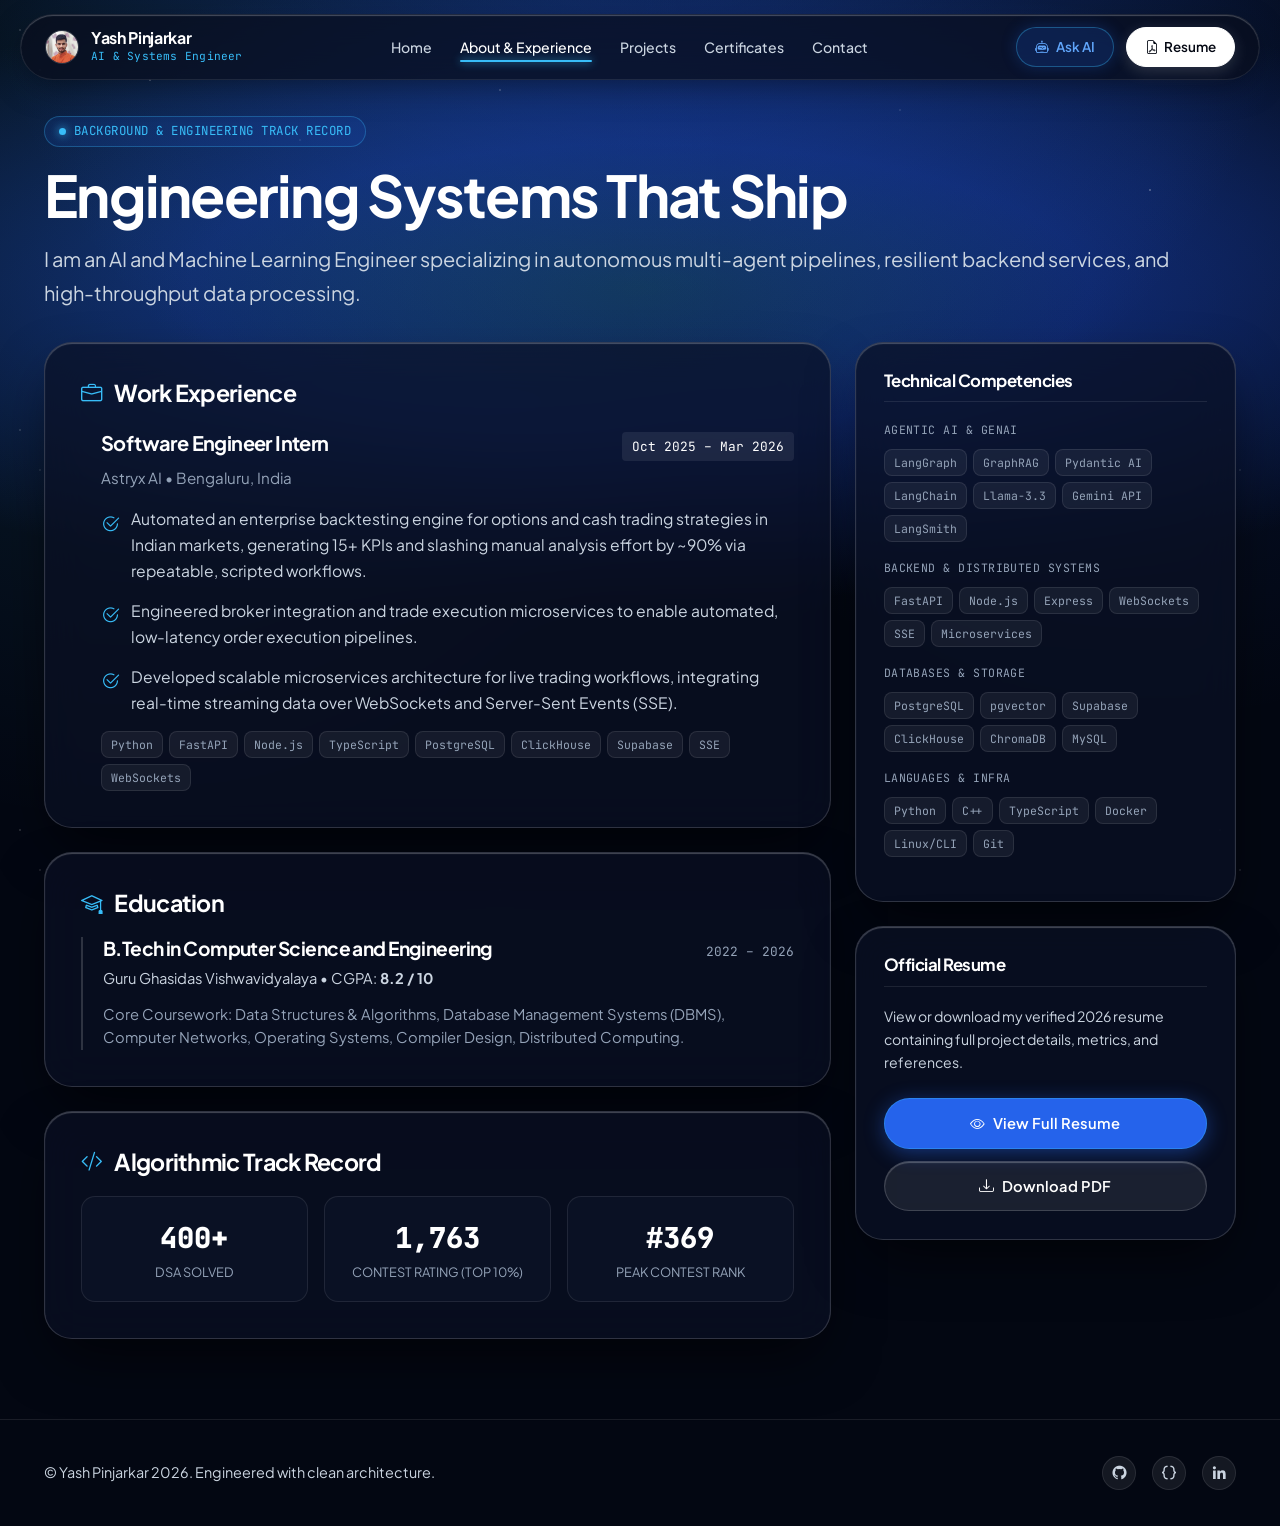
==== about.html @ fd61bc9c "feat: Updated the initial layout, design and colors" ====
<!DOCTYPE html>
<html lang="en">

<head>
  <meta charset="utf-8">
  <meta content="width=device-width, initial-scale=1.0" name="viewport">
  <title>About & Experience — Yash Pinjarkar</title>
  <meta name="description" content="Professional background, production experience at Astryx AI, technical skills, and education of Yash Pinjarkar.">

  <!-- Favicons -->
  <link href="assets/img/favicon.png" rel="icon">
  <link href="assets/img/apple-touch-icon.png" rel="apple-touch-icon">

  <!-- Vendor CSS Files -->
  <link href="assets/vendor/bootstrap/css/bootstrap.min.css" rel="stylesheet">
  <link href="assets/vendor/bootstrap-icons/bootstrap-icons.css" rel="stylesheet">
  <link href="assets/vendor/boxicons/css/boxicons.min.css" rel="stylesheet">

  <!-- Core Styles -->
  <link href="assets/css/design-system.css" rel="stylesheet">
</head>

<body class="site-modern">
  <div class="bg-ambient"></div>

  <!-- ======= Modern Header Navigation ======= -->
  <nav class="site-nav">
    <div class="site-nav-container">
      <a href="index.html" class="site-logo">
        <img src="assets/img/profile-img.jpg" alt="Yash Pinjarkar" class="site-logo-avatar">
        <div class="site-logo-text">
          <span class="site-logo-name">Yash Pinjarkar</span>
          <span class="site-logo-role">AI & Systems Engineer</span>
        </div>
      </a>

      <ul class="site-nav-links">
        <li><a href="index.html" class="site-nav-link">Home</a></li>
        <li><a href="about.html" class="site-nav-link active">About & Experience</a></li>
        <li><a href="projects.html" class="site-nav-link">Projects</a></li>
        <li><a href="certificates.html" class="site-nav-link">Certificates</a></li>
        <li><a href="contact.html" class="site-nav-link">Contact</a></li>
      </ul>

      <div class="site-nav-actions">
        <button id="chatbot-btn" class="btn-ai-chat" aria-label="Open AI Assistant">
          <i class="bi bi-robot"></i> <span>Ask AI</span>
        </button>
        <a href="Resume-Y1.pdf" target="_blank" rel="noopener noreferrer" class="btn-resume-nav">
          <i class="bi bi-file-earmark-pdf"></i> Resume
        </a>
        <button class="site-nav-mobile-toggle" aria-label="Toggle Navigation Menu">
          <i class="bi bi-list"></i>
        </button>
      </div>
    </div>
  </nav>

  <!-- Mobile Drawer -->
  <div class="mobile-nav-drawer">
    <a href="index.html" class="mobile-nav-link">Home</a>
    <a href="about.html" class="mobile-nav-link active">About & Experience</a>
    <a href="projects.html" class="mobile-nav-link">Projects</a>
    <a href="certificates.html" class="mobile-nav-link">Certificates</a>
    <a href="contact.html" class="mobile-nav-link">Contact</a>
    <div style="margin-top: 16px;">
      <a href="Resume-Y1.pdf" target="_blank" class="btn-primary-action" style="width: 100%;">
        <i class="bi bi-download"></i> Resume
      </a>
    </div>
  </div>

  <!-- ======= Main Content Area ======= -->
  <main class="site-main">
    <div class="site-container">
      
      <header class="page-header">
        <div class="page-badge">
          <span class="pulse-dot"></span>
          <span>Background & Engineering Track Record</span>
        </div>
        <h1 class="page-title">Engineering Systems That Ship</h1>
        <p class="page-description">
          I am an AI and Machine Learning Engineer specializing in autonomous multi-agent pipelines, resilient backend services, and high-throughput data processing.
        </p>
      </header>

      <div class="row g-4">
        <!-- Left: Story & Experience -->
        <div class="col-lg-8">
          
          <!-- Experience Card -->
          <section class="detail-section mb-4">
            <h2 class="detail-section-title">
              <i class="bi bi-briefcase"></i> Work Experience
            </h2>
            <div style="border-left: 2px solid var(--accent-cyan); padding-left: 20px; margin-top: 24px;">
              <div style="display: flex; justify-content: space-between; align-items: baseline; flex-wrap: wrap; gap: 8px;">
                <h3 style="font-size: 1.25rem; margin: 0; color: var(--text-primary);">Software Engineer Intern</h3>
                <span style="font-family: var(--font-mono); font-size: 0.8rem; color: var(--accent-blue); background: var(--bg-pill); padding: 4px 10px; border-radius: 4px;">Oct 2025 – Mar 2026</span>
              </div>
              <div style="font-size: 0.95rem; color: var(--text-muted); margin: 4px 0 16px 0;">
                Astryx AI &bull; Bengaluru, India
              </div>
              <ul class="detail-features-list">
                <li>
                  <i class="bi bi-check2-circle"></i>
                  <span>Automated an enterprise backtesting engine for options and cash trading strategies in Indian markets, generating 15+ KPIs and slashing manual analysis effort by ~90% via repeatable, scripted workflows.</span>
                </li>
                <li>
                  <i class="bi bi-check2-circle"></i>
                  <span>Engineered broker integration and trade execution microservices to enable automated, low-latency order execution pipelines.</span>
                </li>
                <li>
                  <i class="bi bi-check2-circle"></i>
                  <span>Developed scalable microservices architecture for live trading workflows, integrating real-time streaming data over WebSockets and Server-Sent Events (SSE).</span>
                </li>
              </ul>
              <div style="margin-top: 16px; display: flex; flex-wrap: wrap; gap: 6px;">
                <span class="tech-tag">Python</span>
                <span class="tech-tag">FastAPI</span>
                <span class="tech-tag">Node.js</span>
                <span class="tech-tag">TypeScript</span>
                <span class="tech-tag">PostgreSQL</span>
                <span class="tech-tag">ClickHouse</span>
                <span class="tech-tag">Supabase</span>
                <span class="tech-tag">SSE</span>
                <span class="tech-tag">WebSockets</span>
              </div>
            </div>
          </section>

          <!-- Education & Academics -->
          <section class="detail-section mb-4">
            <h2 class="detail-section-title">
              <i class="bi bi-mortarboard"></i> Education
            </h2>
            <div style="border-left: 2px solid var(--border-glass); padding-left: 20px; margin-top: 20px;">
              <div style="display: flex; justify-content: space-between; align-items: baseline; flex-wrap: wrap; gap: 8px;">
                <h3 style="font-size: 1.2rem; margin: 0; color: var(--text-primary);">B.Tech in Computer Science and Engineering</h3>
                <span style="font-family: var(--font-mono); font-size: 0.8rem; color: var(--text-muted);">2022 – 2026</span>
              </div>
              <div style="font-size: 0.92rem; color: var(--text-secondary); margin: 4px 0 12px 0;">
                Guru Ghasidas Vishwavidyalaya &bull; CGPA: <strong>8.2 / 10</strong>
              </div>
              <p style="font-size: 0.92rem; color: var(--text-muted); line-height: 1.6; margin: 0;">
                Core Coursework: Data Structures & Algorithms, Database Management Systems (DBMS), Computer Networks, Operating Systems, Compiler Design, Distributed Computing.
              </p>
            </div>
          </section>

          <!-- Problem Solving & Competitive Programming -->
          <section class="detail-section">
            <h2 class="detail-section-title">
              <i class="bi bi-code-slash"></i> Algorithmic Track Record
            </h2>
            <div class="row g-3">
              <div class="col-md-4">
                <div style="background: var(--bg-surface); padding: 18px; border-radius: var(--radius-md); border: 1px solid var(--border-subtle); text-align: center;">
                  <div style="font-size: 1.8rem; font-weight: 800; color: var(--accent-cyan); font-family: var(--font-mono);">400+</div>
                  <div style="font-size: 0.8rem; color: var(--text-muted); text-transform: uppercase;">DSA Solved</div>
                </div>
              </div>
              <div class="col-md-4">
                <div style="background: var(--bg-surface); padding: 18px; border-radius: var(--radius-md); border: 1px solid var(--border-subtle); text-align: center;">
                  <div style="font-size: 1.8rem; font-weight: 800; color: var(--accent-blue); font-family: var(--font-mono);">1,763</div>
                  <div style="font-size: 0.8rem; color: var(--text-muted); text-transform: uppercase;">Contest Rating (Top 10%)</div>
                </div>
              </div>
              <div class="col-md-4">
                <div style="background: var(--bg-surface); padding: 18px; border-radius: var(--radius-md); border: 1px solid var(--border-subtle); text-align: center;">
                  <div style="font-size: 1.8rem; font-weight: 800; color: var(--accent-emerald); font-family: var(--font-mono);">#369</div>
                  <div style="font-size: 0.8rem; color: var(--text-muted); text-transform: uppercase;">Peak Contest Rank</div>
                </div>
              </div>
            </div>
          </section>

        </div>

        <!-- Right: Technical Skills & Resume -->
        <div class="col-lg-4">
          
          <div class="sidebar-card mb-4">
            <h3 class="sidebar-title">Technical Competencies</h3>

            <div class="spec-item">
              <span class="spec-label">Agentic AI & GenAI</span>
              <div style="display: flex; flex-wrap: wrap; gap: 6px; margin-top: 6px;">
                <span class="tech-tag">LangGraph</span>
                <span class="tech-tag">GraphRAG</span>
                <span class="tech-tag">Pydantic AI</span>
                <span class="tech-tag">LangChain</span>
                <span class="tech-tag">Llama-3.3</span>
                <span class="tech-tag">Gemini API</span>
                <span class="tech-tag">LangSmith</span>
              </div>
            </div>

            <div class="spec-item" style="margin-top: 16px;">
              <span class="spec-label">Backend & Distributed Systems</span>
              <div style="display: flex; flex-wrap: wrap; gap: 6px; margin-top: 6px;">
                <span class="tech-tag">FastAPI</span>
                <span class="tech-tag">Node.js</span>
                <span class="tech-tag">Express</span>
                <span class="tech-tag">WebSockets</span>
                <span class="tech-tag">SSE</span>
                <span class="tech-tag">Microservices</span>
              </div>
            </div>

            <div class="spec-item" style="margin-top: 16px;">
              <span class="spec-label">Databases & Storage</span>
              <div style="display: flex; flex-wrap: wrap; gap: 6px; margin-top: 6px;">
                <span class="tech-tag">PostgreSQL</span>
                <span class="tech-tag">pgvector</span>
                <span class="tech-tag">Supabase</span>
                <span class="tech-tag">ClickHouse</span>
                <span class="tech-tag">ChromaDB</span>
                <span class="tech-tag">MySQL</span>
              </div>
            </div>

            <div class="spec-item" style="margin-top: 16px;">
              <span class="spec-label">Languages & Infra</span>
              <div style="display: flex; flex-wrap: wrap; gap: 6px; margin-top: 6px;">
                <span class="tech-tag">Python</span>
                <span class="tech-tag">C++</span>
                <span class="tech-tag">TypeScript</span>
                <span class="tech-tag">Docker</span>
                <span class="tech-tag">Linux/CLI</span>
                <span class="tech-tag">Git</span>
              </div>
            </div>
          </div>

          <!-- Resume Embed -->
          <div class="sidebar-card">
            <h3 class="sidebar-title">Official Resume</h3>
            <p style="font-size: 0.88rem; color: var(--text-secondary); margin-bottom: 16px;">
              View or download my verified 2026 resume containing full project details, metrics, and references.
            </p>
            <div class="sidebar-buttons">
              <a href="Resume-Y1.pdf" target="_blank" rel="noopener noreferrer" class="btn-primary-action">
                <i class="bi bi-eye"></i> View Full Resume
              </a>
              <a href="Resume-Y1.pdf" download="Yash_Pinjarkar_Resume.pdf" class="btn-secondary-action">
                <i class="bi bi-download"></i> Download PDF
              </a>
            </div>
          </div>

        </div>
      </div>

    </div>
  </main>

  <!-- ======= Footer ======= -->
  <footer style="border-top: 1px solid var(--border-subtle); padding: 36px 0; background: var(--bg-deep);">
    <div class="site-container" style="display: flex; flex-wrap: wrap; justify-content: space-between; align-items: center; gap: 20px;">
      <div>
        <p style="margin: 0; color: var(--text-secondary); font-size: 0.9rem;">
          &copy; <span id="copyright-year">Yash Pinjarkar</span>. Engineered with clean architecture.
        </p>
      </div>
      <div style="display: flex; gap: 16px;">
        <a href="https://github.com/yashpinjarkar10/" target="_blank" rel="noopener noreferrer" class="action-icon-link" aria-label="GitHub"><i class="bx bxl-github"></i></a>
        <a href="https://leetcode.com/Yashpinjarkar/" target="_blank" rel="noopener noreferrer" class="action-icon-link" aria-label="LeetCode"><i class="bx bx-code-curly"></i></a>
        <a href="https://www.linkedin.com/in/yash-pinjarkar-b7a61b259" target="_blank" rel="noopener noreferrer" class="action-icon-link" aria-label="LinkedIn"><i class="bx bxl-linkedin"></i></a>
      </div>
    </div>
  </footer>

  <!-- Central AI Persona Dialog / Expanding Capsule -->
  <div id="chatbot-popup" class="ai-capsule-modal">
    <div class="ai-capsule-header">
      <div class="ai-capsule-header-title">
        <span class="pulse-dot"></span>
        <span class="ai-capsule-title-text">Yash's AI Persona</span>
        <span class="ai-capsule-status-pill">● Online</span>
      </div>
      <button id="close-chatbot" class="ai-capsule-close-btn" aria-label="Close AI Dialog">&times;</button>
    </div>

    <div id="chat-box" class="ai-capsule-messages">
      <div class="message bot">
        <strong>Yash:</strong> Have questions about my Astryx AI internship, systems architecture, or technical background? Ask me here!
      </div>
    </div>

    <div class="ai-capsule-dock">
      <div class="ai-capsule-pills">
        <button type="button" class="prompt-tool-pill" data-prompt="What were your key achievements at Astryx AI?">
          <i class="bi bi-briefcase"></i> ◈ Astryx AI
        </button>
        <button type="button" class="prompt-tool-pill" data-prompt="Tell me about your core tech stack and backend systems experience">
          <i class="bi bi-cpu"></i> ⚡ Tech Stack
        </button>
        <button type="button" class="prompt-tool-pill" data-prompt="What is your DSA ranking on LeetCode?">
          <i class="bi bi-code-square"></i> ● 1,763 DSA
        </button>
      </div>

      <form id="ai-capsule-form" class="ai-capsule-input-row" onsubmit="return false;">
        <input 
          id="user-input" 
          type="text" 
          class="ai-capsule-input" 
          placeholder="Ask about my experience, skills, or background..." 
          autocomplete="off"
        />
        <div class="ai-capsule-input-actions">
          <button type="button" id="ai-capsule-mic" class="ai-capsule-mic-btn" title="Voice Input" aria-label="Voice Input">
            <i class="bi bi-mic-fill"></i>
          </button>
          <button type="submit" id="send-button" class="ai-capsule-send-btn" title="Send Query" aria-label="Send Query">
            <i class="bi bi-send-fill"></i>
          </button>
        </div>
      </form>
    </div>
  </div>
  <div id="chatbot-overlay"></div>

  <!-- Scripts -->
  <script type="module">
    import { initSiteLayout } from './assets/js/modules/site-layout.js';
    import { initChatbot, sendMessage } from './assets/js/modules/chatbot.js';

    window.sendMessage = sendMessage;

    initSiteLayout();
    initChatbot();
  </script>
</body>

</html>
---- assets/css/design-system.css ----
/* ==============================================================
   COSMIC AURORA & HIGH-ATMOSPHERE GLASS DESIGN SYSTEM
   Inspired by Luminai AI / Linear Frontier Aesthetics
   - Deep Cosmic Obsidian to Electric Cobalt Aurora Arc
   - Floating Island Navbar & Frosted Prompt Capsule
   - Editorial Italic Title Typography ("powered by AI")
   - Floating Autonomous Agent Cursors
   - Double-Bezel Hardware Card Architecture
   ============================================================== */

@import url('https://fonts.googleapis.com/css2?family=JetBrains+Mono:wght@400;500;600&family=Plus+Jakarta+Sans:ital,wght@0,300;0,400;0,500;0,600;0,700;0,800;1,300;1,400;1,500;1,600;1,700&display=swap');

:root {
  --bg-deep: #030712;
  --bg-space: #050b18;
  --bg-surface: #0a1124;
  --bg-card: rgba(10, 17, 36, 0.72);
  --bg-card-hover: rgba(16, 26, 54, 0.85);
  --bg-pill: rgba(255, 255, 255, 0.08);

  --aurora-blue: #1d4ed8;
  --aurora-electric: #2563eb;
  --aurora-cyan: #38bdf8;
  --aurora-glow: rgba(37, 99, 235, 0.35);

  --border-subtle: rgba(255, 255, 255, 0.09);
  --border-glass: rgba(255, 255, 255, 0.16);
  --border-glow: rgba(56, 189, 248, 0.4);

  --text-primary: #ffffff;
  --text-secondary: #cbd5e1;
  --text-muted: #94a3b8;
  --text-accent: #38bdf8;

  --font-sans: 'Plus Jakarta Sans', system-ui, -apple-system, sans-serif;
  --font-mono: 'JetBrains Mono', monospace;

  --radius-sm: 8px;
  --radius-md: 14px;
  --radius-lg: 20px;
  --radius-xl: 28px;
  --radius-pill: 9999px;

  --shadow-diffuse: 0 25px 60px -15px rgba(0, 0, 0, 0.7);
  --shadow-aurora: 0 0 80px -10px rgba(37, 99, 235, 0.45);
  --glass-inner: inset 0 1px 1px rgba(255, 255, 255, 0.25);

  --ease-spring: cubic-bezier(0.16, 1, 0.3, 1);
}

/* Global Reset & Body */
body.site-modern {
  background-color: var(--bg-deep) !important;
  color: var(--text-primary) !important;
  font-family: var(--font-sans) !important;
  min-height: 100dvh;
  margin: 0;
  padding: 0;
  overflow-x: hidden;
  line-height: 1.65;
  -webkit-font-smoothing: antialiased;
}

body.site-modern * {
  box-sizing: border-box;
}

body.site-modern a {
  color: var(--text-accent);
  text-decoration: none;
  transition: all 0.25s var(--ease-spring);
}

body.site-modern a:hover {
  color: var(--text-primary);
}

body.site-modern h1,
body.site-modern h2,
body.site-modern h3,
body.site-modern h4,
body.site-modern h5,
body.site-modern h6 {
  font-family: var(--font-sans) !important;
  color: var(--text-primary);
  font-weight: 700;
  letter-spacing: -0.03em;
  margin-top: 0;
}

/* ==============================================================
   COSMIC AURORA BACKGROUND (Luminai Curved Volumetric Arc)
   ============================================================== */
.bg-ambient {
  position: fixed;
  top: 0;
  left: 0;
  width: 100vw;
  height: 100vh;
  z-index: -1;
  pointer-events: none;
  background: 
    /* Top subtle radial cosmic light */
    radial-gradient(circle at 50% -15%, rgba(37, 99, 235, 0.4) 0%, transparent 55%),
    /* Ethereal curved aurora beam */
    radial-gradient(ellipse 110% 50% at 50% 32%, rgba(56, 189, 248, 0.22) 0%, rgba(29, 78, 216, 0.38) 32%, transparent 70%),
    /* Side subtle atmospheric glow */
    radial-gradient(circle at 90% 20%, rgba(37, 99, 235, 0.15) 0%, transparent 40%),
    radial-gradient(circle at 10% 25%, rgba(56, 189, 248, 0.12) 0%, transparent 45%),
    #030712;
}

/* Cosmic particle stars overlay */
.bg-ambient::before {
  content: '';
  position: absolute;
  inset: 0;
  background-image: 
    radial-gradient(1px 1px at 20px 30px, #ffffff, rgba(0,0,0,0)),
    radial-gradient(1px 1px at 40px 70px, rgba(255,255,255,0.7), rgba(0,0,0,0)),
    radial-gradient(1.5px 1.5px at 150px 80px, #ffffff, rgba(0,0,0,0)),
    radial-gradient(1px 1px at 300px 140px, rgba(255,255,255,0.6), rgba(0,0,0,0)),
    radial-gradient(1.5px 1.5px at 500px 90px, rgba(255,255,255,0.8), rgba(0,0,0,0)),
    radial-gradient(1px 1px at 750px 220px, #ffffff, rgba(0,0,0,0)),
    radial-gradient(1px 1px at 900px 110px, rgba(255,255,255,0.7), rgba(0,0,0,0)),
    radial-gradient(1.5px 1.5px at 1150px 190px, #ffffff, rgba(0,0,0,0));
  background-repeat: repeat;
  background-size: 1200px 400px;
  opacity: 0.45;
}

/* ==============================================================
   TOP NAVIGATION (Detached Floating Glass Bar)
   ============================================================== */
.site-nav {
  position: sticky;
  top: 14px;
  left: 0;
  width: 100%;
  z-index: 1000;
  padding: 0 20px;
  background: transparent;
}

.site-nav-container {
  max-width: 1240px;
  margin: 0 auto;
  padding: 12px 24px;
  display: flex;
  align-items: center;
  justify-content: space-between;
  background: rgba(8, 14, 30, 0.75);
  backdrop-filter: blur(20px);
  -webkit-backdrop-filter: blur(20px);
  border: 1px solid var(--border-subtle);
  border-radius: var(--radius-pill);
  box-shadow: 0 10px 35px -10px rgba(0, 0, 0, 0.5), var(--glass-inner);
}

.site-logo {
  display: flex;
  align-items: center;
  gap: 12px;
  text-decoration: none !important;
}

.site-logo-avatar {
  width: 34px;
  height: 34px;
  border-radius: 50%;
  object-fit: cover;
  border: 1.5px solid var(--border-glass);
}

.site-logo-text {
  display: flex;
  flex-direction: column;
}

.site-logo-name {
  font-weight: 700;
  font-size: 1rem;
  color: var(--text-primary);
  line-height: 1.2;
  letter-spacing: -0.02em;
}

.site-logo-role {
  font-family: var(--font-mono);
  font-size: 0.7rem;
  color: var(--aurora-cyan);
  letter-spacing: 0.02em;
}

.site-nav-links {
  display: flex;
  align-items: center;
  gap: 28px;
  list-style: none;
  margin: 0;
  padding: 0;
}

.site-nav-link {
  font-size: 0.88rem;
  font-weight: 500;
  color: var(--text-secondary) !important;
  transition: color 0.2s var(--ease-spring);
  position: relative;
  padding: 6px 0;
}

.site-nav-link:hover,
.site-nav-link.active {
  color: #ffffff !important;
}

.site-nav-link.active::after {
  content: '';
  position: absolute;
  bottom: 0;
  left: 0;
  width: 100%;
  height: 2px;
  background: var(--aurora-cyan);
  border-radius: 2px;
  box-shadow: 0 0 8px var(--aurora-cyan);
}

.site-nav-actions {
  display: flex;
  align-items: center;
  gap: 12px;
}

.btn-ai-chat {
  display: inline-flex;
  align-items: center;
  gap: 8px;
  padding: 8px 18px;
  border-radius: var(--radius-pill);
  font-size: 0.84rem;
  font-weight: 600;
  background: rgba(37, 99, 235, 0.18);
  color: #60a5fa !important;
  border: 1px solid rgba(56, 189, 248, 0.35);
  cursor: pointer;
  box-shadow: 0 0 15px rgba(37, 99, 235, 0.25);
  transition: all 0.25s var(--ease-spring);
}

.btn-ai-chat:hover {
  background: var(--aurora-electric);
  color: #ffffff !important;
  box-shadow: 0 0 25px rgba(37, 99, 235, 0.6);
  transform: translateY(-1px);
}

.btn-resume-nav {
  display: inline-flex;
  align-items: center;
  gap: 6px;
  padding: 8px 18px;
  border-radius: var(--radius-pill);
  font-size: 0.84rem;
  font-weight: 600;
  background: #ffffff;
  color: #030712 !important;
  border: 1px solid #ffffff;
  transition: all 0.25s var(--ease-spring);
  box-shadow: 0 4px 15px rgba(255, 255, 255, 0.15);
}

.btn-resume-nav:hover {
  background: #e2e8f0;
  transform: translateY(-1px);
}

.site-nav-mobile-toggle {
  display: none;
  background: none;
  border: 1px solid var(--border-subtle);
  color: var(--text-primary);
  font-size: 1.35rem;
  padding: 6px 10px;
  border-radius: var(--radius-sm);
  cursor: pointer;
}

/* Mobile Navigation Drawer */
.mobile-nav-drawer {
  position: fixed;
  top: 76px;
  left: 0;
  width: 100%;
  height: calc(100vh - 76px);
  background: rgba(3, 7, 18, 0.98);
  backdrop-filter: blur(20px);
  border-top: 1px solid var(--border-subtle);
  padding: 24px;
  display: flex;
  flex-direction: column;
  gap: 20px;
  transform: translateY(-100%);
  opacity: 0;
  pointer-events: none;
  transition: all 0.3s var(--ease-spring);
  z-index: 999;
}

.mobile-nav-drawer.open {
  transform: translateY(0);
  opacity: 1;
  pointer-events: auto;
}

.mobile-nav-link {
  font-size: 1.2rem;
  font-weight: 600;
  color: var(--text-secondary);
  padding: 10px 0;
  border-bottom: 1px solid var(--border-subtle);
}

.mobile-nav-link.active {
  color: var(--aurora-cyan);
}

/* ==============================================================
   LUMINAI HERO & COSMIC CENTERPIECE
   ============================================================== */
.hero-cosmic-section {
  position: relative;
  padding: 85px 0 60px 0;
  text-align: center;
  max-width: 1000px;
  margin: 0 auto;
}

/* Floating Agent Cursor Badges */
.agent-cursor-badge {
  position: absolute;
  display: inline-flex;
  align-items: center;
  gap: 6px;
  padding: 4px 12px;
  border-radius: var(--radius-pill);
  background: rgba(30, 58, 138, 0.7);
  backdrop-filter: blur(12px);
  border: 1px solid rgba(56, 189, 248, 0.4);
  color: #e0f2fe;
  font-family: var(--font-mono);
  font-size: 0.74rem;
  box-shadow: 0 4px 16px rgba(0, 0, 0, 0.4), 0 0 15px rgba(56, 189, 248, 0.25);
  pointer-events: none;
  z-index: 10;
  animation: float-agent 6s ease-in-out infinite;
}

.agent-cursor-badge i {
  color: var(--aurora-cyan);
  font-size: 0.85rem;
}

.agent-cursor-left {
  top: 80px;
  left: -20px;
  animation-delay: 0s;
}

.agent-cursor-right {
  top: 150px;
  right: -30px;
  animation-delay: 2.5s;
}

@keyframes float-agent {
  0%, 100% { transform: translateY(0px) rotate(0deg); }
  50% { transform: translateY(-8px) rotate(-1.5deg); }
}

/* Hero Badge Pill */
.hero-cosmic-pill {
  display: inline-flex;
  align-items: center;
  gap: 10px;
  padding: 5px 16px;
  border-radius: var(--radius-pill);
  background: rgba(255, 255, 255, 0.08);
  backdrop-filter: blur(12px);
  border: 1px solid rgba(255, 255, 255, 0.16);
  color: #f1f5f9;
  font-size: 0.82rem;
  font-weight: 500;
  margin-bottom: 24px;
  box-shadow: var(--glass-inner);
}

.hero-cosmic-pill .pill-tag {
  background: #ffffff;
  color: #030712;
  font-size: 0.7rem;
  font-weight: 700;
  padding: 2px 8px;
  border-radius: var(--radius-pill);
  letter-spacing: 0.04em;
}

.hero-cosmic-pill .pill-link {
  color: var(--text-secondary);
  display: inline-flex;
  align-items: center;
  gap: 4px;
}

/* Master Display Headline */
.hero-cosmic-title {
  font-size: clamp(2.8rem, 6.2vw, 5.2rem);
  font-weight: 800;
  letter-spacing: -0.045em;
  line-height: 1.08;
  color: #ffffff;
  margin-bottom: 20px;
}

.hero-cosmic-title .headline-italic {
  font-style: italic;
  font-weight: 400;
  color: #f8fafc;
  display: inline-block;
  padding-left: 4px;
  text-shadow: 0 0 35px rgba(56, 189, 248, 0.4);
}

.hero-cosmic-desc {
  font-size: clamp(1.05rem, 1.8vw, 1.25rem);
  color: var(--text-secondary);
  max-width: 68ch;
  margin: 0 auto 38px auto;
  line-height: 1.7;
}

/* ==============================================================
   HERO FLOATING COMMAND CAPSULE (Luminai Central Input Island)
   ============================================================== */
.hero-prompt-island {
  max-width: 660px;
  margin: 0 auto;
  background: rgba(255, 255, 255, 0.09);
  backdrop-filter: blur(28px);
  -webkit-backdrop-filter: blur(28px);
  border: 1px solid rgba(255, 255, 255, 0.22);
  border-radius: 26px;
  padding: 16px 20px;
  box-shadow: 
    0 30px 70px -10px rgba(0, 0, 0, 0.6),
    0 0 50px -10px rgba(37, 99, 235, 0.35),
    var(--glass-inner);
  display: flex;
  flex-direction: column;
  gap: 12px;
  transition: border-color 0.3s ease, box-shadow 0.3s ease;
}

.hero-prompt-island:focus-within {
  border-color: rgba(56, 189, 248, 0.55);
  box-shadow: 
    0 30px 70px -10px rgba(0, 0, 0, 0.7),
    0 0 65px -5px rgba(56, 189, 248, 0.5),
    var(--glass-inner);
}

.hero-prompt-input-row {
  display: flex;
  align-items: center;
}

.hero-prompt-input {
  width: 100%;
  background: transparent;
  border: none;
  outline: none;
  color: #ffffff;
  font-size: 1rem;
  font-family: var(--font-sans);
  padding: 4px 0;
}

.hero-prompt-input::placeholder {
  color: rgba(203, 213, 225, 0.65);
}

.hero-prompt-tools-row {
  display: flex;
  align-items: center;
  justify-content: space-between;
  gap: 10px;
  flex-wrap: wrap;
}

.hero-prompt-pills-group {
  display: flex;
  align-items: center;
  gap: 6px;
  flex-wrap: wrap;
}

.prompt-tool-pill {
  display: inline-flex;
  align-items: center;
  gap: 5px;
  padding: 5px 11px;
  border-radius: var(--radius-pill);
  background: rgba(255, 255, 255, 0.1);
  border: 1px solid rgba(255, 255, 255, 0.14);
  color: #f1f5f9;
  font-size: 0.76rem;
  font-family: var(--font-mono);
  cursor: pointer;
  transition: all 0.2s ease;
}

.prompt-tool-pill:hover {
  background: rgba(255, 255, 255, 0.2);
  color: #ffffff;
}

.prompt-tool-pill i {
  color: var(--aurora-cyan);
  font-size: 0.8rem;
}

.hero-prompt-action-btn {
  width: 38px;
  height: 38px;
  border-radius: 50%;
  background: var(--aurora-electric);
  border: none;
  display: inline-flex;
  align-items: center;
  justify-content: center;
  color: #ffffff;
  font-size: 1.1rem;
  cursor: pointer;
  box-shadow: 0 4px 15px rgba(37, 99, 235, 0.5);
  transition: all 0.25s var(--ease-spring);
  flex-shrink: 0;
}

.hero-prompt-action-btn:hover {
  background: var(--aurora-cyan);
  color: #030712;
  transform: scale(1.06);
  box-shadow: 0 6px 20px rgba(56, 189, 248, 0.6);
}

/* Floating Tech Stack Logos Strip (Horizon Bar) */
.tech-horizon-strip {
  display: flex;
  align-items: center;
  justify-content: center;
  gap: 48px;
  flex-wrap: wrap;
  padding: 45px 0 20px 0;
  opacity: 0.65;
  transition: opacity 0.3s ease;
}

.tech-horizon-strip:hover {
  opacity: 0.95;
}

.tech-horizon-item {
  display: flex;
  align-items: center;
  gap: 8px;
  color: #cbd5e1;
  font-family: var(--font-mono);
  font-size: 0.88rem;
  letter-spacing: 0.02em;
}

.tech-horizon-item i {
  font-size: 1.35rem;
  color: var(--aurora-cyan);
}

/* ==============================================================
   PAGE CONTAINERS & SECTION HEADERS
   ============================================================== */
.site-main {
  width: 100%;
  min-height: calc(100vh - 160px);
  padding-bottom: 80px;
}

.site-container {
  max-width: 1240px;
  margin: 0 auto;
  padding: 0 24px;
}

.page-header {
  padding: 50px 0 32px 0;
}

.page-badge {
  display: inline-flex;
  align-items: center;
  gap: 8px;
  font-family: var(--font-mono);
  font-size: 0.78rem;
  color: var(--aurora-cyan);
  background: rgba(37, 99, 235, 0.12);
  border: 1px solid rgba(56, 189, 248, 0.3);
  padding: 4px 14px;
  border-radius: var(--radius-pill);
  margin-bottom: 16px;
  letter-spacing: 0.04em;
  text-transform: uppercase;
}

.page-badge .pulse-dot {
  width: 7px;
  height: 7px;
  border-radius: 50%;
  background: var(--aurora-cyan);
  box-shadow: 0 0 10px var(--aurora-cyan);
}

.page-title {
  font-size: clamp(2.2rem, 4.5vw, 3.8rem);
  font-weight: 800;
  letter-spacing: -0.035em;
  line-height: 1.1;
  margin-bottom: 16px;
  color: var(--text-primary);
}

.page-description {
  font-size: clamp(1.05rem, 1.8vw, 1.25rem);
  color: var(--text-secondary);
  max-width: 75ch;
  line-height: 1.7;
  margin: 0;
}

/* ==============================================================
   DOUBLE-BEZEL HARDWARE CARDS & BENTO ARCHITECTURE
   ============================================================== */
.detail-section {
  background: rgba(10, 17, 36, 0.7);
  backdrop-filter: blur(20px);
  -webkit-backdrop-filter: blur(20px);
  border: 1px solid var(--border-glass);
  border-radius: var(--radius-xl);
  padding: 36px;
  box-shadow: var(--shadow-diffuse), var(--glass-inner);
}

.detail-section-title {
  display: flex;
  align-items: center;
  gap: 12px;
  font-size: 1.45rem;
  margin-bottom: 20px;
  color: var(--text-primary);
}

.detail-section-title i {
  color: var(--aurora-cyan);
  font-size: 1.35rem;
}

.detail-prose {
  font-size: 1.02rem;
  line-height: 1.8;
  color: var(--text-secondary);
}

.detail-features-list {
  list-style: none;
  padding: 0;
  margin: 0;
  display: flex;
  flex-direction: column;
  gap: 14px;
}

.detail-features-list li {
  display: flex;
  align-items: flex-start;
  gap: 12px;
  font-size: 0.98rem;
  color: var(--text-secondary);
  line-height: 1.65;
}

.detail-features-list li i {
  color: var(--aurora-cyan);
  font-size: 1.15rem;
  margin-top: 2px;
  flex-shrink: 0;
}

/* ==============================================================
   PROJECT CARDS & CATALOG
   ============================================================== */
.project-filters {
  display: flex;
  align-items: center;
  gap: 12px;
  flex-wrap: wrap;
  margin: 28px 0 40px 0;
  padding-bottom: 16px;
  border-bottom: 1px solid var(--border-subtle);
}

.filter-btn {
  background: rgba(255, 255, 255, 0.06);
  border: 1px solid var(--border-subtle);
  color: var(--text-secondary);
  font-size: 0.88rem;
  font-weight: 500;
  padding: 8px 18px;
  border-radius: var(--radius-pill);
  cursor: pointer;
  transition: all 0.25s var(--ease-spring);
}

.filter-btn:hover {
  background: rgba(255, 255, 255, 0.12);
  color: #ffffff;
}

.filter-btn.active {
  background: #ffffff;
  color: #030712;
  border-color: #ffffff;
  font-weight: 700;
  box-shadow: 0 4px 15px rgba(255, 255, 255, 0.2);
}

.search-box-wrap {
  margin-left: auto;
  position: relative;
  min-width: 260px;
}

.search-input {
  width: 100%;
  background: rgba(10, 17, 36, 0.85);
  border: 1px solid var(--border-subtle);
  color: var(--text-primary);
  font-size: 0.88rem;
  padding: 9px 16px 9px 36px;
  border-radius: var(--radius-pill);
  outline: none;
  transition: border-color 0.2s ease, box-shadow 0.2s ease;
}

.search-input:focus {
  border-color: var(--aurora-cyan);
  box-shadow: 0 0 15px rgba(56, 189, 248, 0.3);
}

.search-icon {
  position: absolute;
  left: 12px;
  top: 50%;
  transform: translateY(-50%);
  color: var(--text-muted);
  font-size: 0.95rem;
}

/* Projects Grid */
.projects-grid {
  display: grid;
  grid-template-columns: repeat(auto-fill, minmax(370px, 1fr));
  gap: 28px;
}

.project-card {
  background: var(--bg-card);
  backdrop-filter: blur(20px);
  -webkit-backdrop-filter: blur(20px);
  border: 1px solid var(--border-glass);
  border-radius: var(--radius-xl);
  overflow: hidden;
  display: flex;
  flex-direction: column;
  transition: transform 0.3s var(--ease-spring), border-color 0.3s ease, box-shadow 0.3s ease;
  position: relative;
  box-shadow: var(--shadow-diffuse);
}

.project-card:hover {
  transform: translateY(-5px);
  border-color: var(--border-glow);
  box-shadow: 0 30px 65px -10px rgba(0, 0, 0, 0.8), 0 0 40px -10px rgba(37, 99, 235, 0.35);
}

.project-card-image-wrap {
  width: 100%;
  height: 220px;
  overflow: hidden;
  position: relative;
  background: #060b17;
}

.project-card-image {
  width: 100%;
  height: 100%;
  object-fit: cover;
  transition: transform 0.4s var(--ease-spring);
}

.project-card:hover .project-card-image {
  transform: scale(1.05);
}

.project-card-category-badge {
  position: absolute;
  top: 14px;
  left: 14px;
  background: rgba(3, 7, 18, 0.85);
  backdrop-filter: blur(10px);
  border: 1px solid var(--border-glass);
  color: var(--aurora-cyan);
  font-family: var(--font-mono);
  font-size: 0.72rem;
  padding: 4px 10px;
  border-radius: var(--radius-pill);
  font-weight: 500;
}

.project-card-body {
  padding: 26px;
  display: flex;
  flex-direction: column;
  flex-grow: 1;
}

.project-card-title {
  font-size: 1.35rem;
  font-weight: 700;
  margin-bottom: 8px;
  color: var(--text-primary);
}

.project-card-tagline {
  font-size: 0.92rem;
  color: var(--text-secondary);
  line-height: 1.6;
  margin-bottom: 18px;
  flex-grow: 1;
}

.project-card-tags {
  display: flex;
  flex-wrap: wrap;
  gap: 6px;
  margin-bottom: 22px;
}

.tech-tag {
  font-family: var(--font-mono);
  font-size: 0.72rem;
  background: rgba(255, 255, 255, 0.06);
  border: 1px solid var(--border-subtle);
  color: var(--text-muted);
  padding: 3px 9px;
  border-radius: var(--radius-sm);
  transition: all 0.2s ease;
}

.project-card:hover .tech-tag {
  color: var(--text-secondary);
  border-color: rgba(255, 255, 255, 0.15);
}

.project-card-footer {
  display: flex;
  align-items: center;
  justify-content: space-between;
  padding-top: 16px;
  border-top: 1px solid var(--border-subtle);
}

.btn-case-study {
  display: inline-flex;
  align-items: center;
  gap: 6px;
  font-size: 0.88rem;
  font-weight: 600;
  color: var(--aurora-cyan) !important;
  transition: gap 0.2s ease;
}

.btn-case-study:hover {
  color: #ffffff !important;
  gap: 10px;
}

.project-card-actions {
  display: flex;
  align-items: center;
  gap: 10px;
}

.action-icon-link {
  width: 34px;
  height: 34px;
  border-radius: 50%;
  background: rgba(255, 255, 255, 0.07);
  border: 1px solid var(--border-subtle);
  display: inline-flex;
  align-items: center;
  justify-content: center;
  color: var(--text-secondary) !important;
  font-size: 1.05rem;
  transition: all 0.2s ease;
}

.action-icon-link:hover {
  background: rgba(255, 255, 255, 0.15);
  color: #ffffff !important;
  transform: translateY(-2px);
  border-color: var(--border-glass);
}

/* ==============================================================
   BUTTONS & ACTION STYLES
   ============================================================== */
.btn-primary-action {
  display: inline-flex;
  align-items: center;
  justify-content: center;
  gap: 8px;
  padding: 12px 24px;
  border-radius: var(--radius-pill);
  font-weight: 600;
  font-size: 0.92rem;
  background: var(--aurora-electric);
  color: #ffffff !important;
  border: 1px solid rgba(56, 189, 248, 0.35);
  box-shadow: 0 4px 20px rgba(37, 99, 235, 0.45);
  transition: all 0.25s var(--ease-spring);
  text-align: center;
}

.btn-primary-action:hover {
  background: var(--aurora-cyan);
  color: #030712 !important;
  transform: translateY(-2px);
  box-shadow: 0 6px 25px rgba(56, 189, 248, 0.6);
}

.btn-secondary-action {
  display: inline-flex;
  align-items: center;
  justify-content: center;
  gap: 8px;
  padding: 12px 24px;
  border-radius: var(--radius-pill);
  font-weight: 600;
  font-size: 0.92rem;
  background: rgba(255, 255, 255, 0.08);
  color: #ffffff !important;
  border: 1px solid var(--border-glass);
  box-shadow: var(--glass-inner);
  transition: all 0.25s var(--ease-spring);
  text-align: center;
}

.btn-secondary-action:hover {
  background: rgba(255, 255, 255, 0.16);
  transform: translateY(-2px);
}

/* ==============================================================
   DYNAMIC PROJECT SUBPAGE (project.html?id=...)
   ============================================================== */
.project-subpage-header {
  padding: 40px 0 28px 0;
}

.breadcrumb-nav {
  display: flex;
  align-items: center;
  gap: 8px;
  font-family: var(--font-mono);
  font-size: 0.8rem;
  color: var(--text-muted);
  margin-bottom: 20px;
}

.breadcrumb-nav a {
  color: var(--text-secondary);
}

.breadcrumb-nav a:hover {
  color: var(--aurora-cyan);
}

.project-hero-media {
  width: 100%;
  border-radius: var(--radius-xl);
  overflow: hidden;
  border: 1px solid var(--border-glass);
  box-shadow: var(--shadow-diffuse);
  background: #060b17;
  margin-bottom: 48px;
  position: relative;
}

.project-hero-image {
  width: 100%;
  height: auto;
  max-height: 540px;
  object-fit: cover;
  display: block;
}

.project-detail-layout {
  display: grid;
  grid-template-columns: 1fr 340px;
  gap: 48px;
  align-items: start;
}

.project-detail-main {
  display: flex;
  flex-direction: column;
  gap: 36px;
}

.project-detail-sidebar {
  display: flex;
  flex-direction: column;
  gap: 24px;
  position: sticky;
  top: 96px;
}

.sidebar-card {
  background: rgba(10, 17, 36, 0.75);
  backdrop-filter: blur(20px);
  -webkit-backdrop-filter: blur(20px);
  border: 1px solid var(--border-glass);
  border-radius: var(--radius-xl);
  padding: 28px;
  box-shadow: var(--shadow-diffuse), var(--glass-inner);
}

.sidebar-title {
  font-size: 1.05rem;
  font-weight: 700;
  margin-bottom: 18px;
  color: var(--text-primary);
  border-bottom: 1px solid var(--border-subtle);
  padding-bottom: 10px;
}

.spec-item {
  display: flex;
  flex-direction: column;
  margin-bottom: 16px;
}

.spec-label {
  font-family: var(--font-mono);
  font-size: 0.72rem;
  text-transform: uppercase;
  color: var(--text-muted);
  letter-spacing: 0.04em;
  margin-bottom: 4px;
}

.spec-value {
  font-size: 0.92rem;
  color: var(--text-primary);
  font-weight: 500;
}

.sidebar-buttons {
  display: flex;
  flex-direction: column;
  gap: 12px;
  margin-top: 24px;
}

/* Prev / Next Navigation */
.project-pager {
  display: flex;
  align-items: center;
  justify-content: space-between;
  margin-top: 60px;
  padding: 28px 0;
  border-top: 1px solid var(--border-subtle);
  gap: 20px;
}

.pager-btn {
  display: flex;
  flex-direction: column;
  gap: 4px;
  text-decoration: none !important;
  padding: 14px 20px;
  background: var(--bg-card);
  border: 1px solid var(--border-subtle);
  border-radius: var(--radius-md);
  transition: all 0.25s var(--ease-spring);
  min-width: 200px;
}

.pager-btn:hover {
  border-color: var(--border-glow);
  transform: translateY(-2px);
}

.pager-label {
  font-family: var(--font-mono);
  font-size: 0.72rem;
  text-transform: uppercase;
  color: var(--text-muted);
}

.pager-title {
  font-size: 0.98rem;
  font-weight: 600;
  color: var(--text-primary);
}

/* ==============================================================
   CHATBOT POPUP — FLOATING BOTTOM-RIGHT MODAL
   ============================================================== */
.chatbot-container {
  position: fixed !important;
  right: 24px !important;
  bottom: 24px !important;
  left: auto !important;
  top: auto !important;
  width: 420px !important;
  height: 530px !important;
  max-width: calc(100vw - 32px) !important;
  max-height: calc(100vh - 32px) !important;
  min-width: 320px !important;
  min-height: 380px !important;
  background: rgba(8, 14, 30, 0.95) !important;
  backdrop-filter: blur(28px) !important;
  -webkit-backdrop-filter: blur(28px) !important;
  border: 1px solid var(--border-glass) !important;
  border-radius: var(--radius-lg) !important;
  box-shadow: 0 25px 65px -15px rgba(0, 0, 0, 0.85), 0 0 45px -10px rgba(37, 99, 235, 0.3) !important;
  display: none;
  flex-direction: column !important;
  overflow: hidden !important;
  resize: both !important;
  z-index: 10006 !important;
  overscroll-behavior: contain !important;
}

.chatbot-header {
  background: rgba(13, 22, 48, 0.95) !important;
  border-bottom: 1px solid var(--border-subtle) !important;
  padding: 14px 18px !important;
  color: var(--text-primary) !important;
  display: flex !important;
  justify-content: space-between !important;
  align-items: center !important;
  cursor: grab !important;
  user-select: none !important;
  flex-shrink: 0 !important;
}

.chatbot-header h2 {
  font-size: 1.15rem !important;
  font-weight: 700 !important;
  color: var(--text-primary) !important;
  display: flex !important;
  align-items: center !important;
  gap: 10px !important;
  margin: 0 !important;
}

.chatbot-header h2::after {
  content: '● AI Persona';
  font-family: var(--font-mono);
  font-size: 0.72rem;
  font-weight: 500;
  color: var(--aurora-cyan);
  background: rgba(37, 99, 235, 0.2);
  border: 1px solid rgba(56, 189, 248, 0.35);
  padding: 2px 8px;
  border-radius: var(--radius-pill);
}

.chatbot-header button#close-chatbot {
  background: rgba(255, 255, 255, 0.08) !important;
  border: 1px solid var(--border-subtle) !important;
  width: 32px !important;
  height: 32px !important;
  border-radius: 50% !important;
  display: flex !important;
  align-items: center !important;
  justify-content: center !important;
  font-size: 20px !important;
  color: var(--text-secondary) !important;
  cursor: pointer !important;
  transition: all 0.2s ease !important;
  padding: 0 !important;
  line-height: 1 !important;
}

.chatbot-header button#close-chatbot:hover {
  background: rgba(255, 255, 255, 0.2) !important;
  color: #fff !important;
}

.chatbot-messages {
  background: rgba(6, 11, 24, 0.85) !important;
  padding: 16px !important;
  flex: 1 1 auto !important;
  overflow-y: auto !important;
  display: flex !important;
  flex-direction: column !important;
  gap: 12px !important;
  overscroll-behavior: contain !important;
}

.chatbot-messages .message {
  padding: 12px 16px !important;
  border-radius: 14px !important;
  font-size: 0.92rem !important;
  line-height: 1.6 !important;
  max-width: 85% !important;
  word-break: break-word !important;
}

.chatbot-messages .message.bot {
  background: rgba(13, 22, 48, 0.9) !important;
  border: 1px solid var(--border-subtle) !important;
  color: #e2e8f0 !important;
  border-bottom-left-radius: 4px !important;
  align-self: flex-start !important;
}

.chatbot-messages .message.bot a {
  color: var(--aurora-cyan) !important;
  text-decoration: underline !important;
}

.chatbot-messages .message.user {
  background: linear-gradient(135deg, #1d4ed8, #2563eb) !important;
  color: #ffffff !important;
  border-bottom-right-radius: 4px !important;
  box-shadow: 0 4px 15px rgba(37, 99, 235, 0.3) !important;
  align-self: flex-end !important;
}

.chat-suggestions-title {
  color: var(--text-muted) !important;
  font-family: var(--font-mono) !important;
  font-size: 0.72rem !important;
  text-transform: uppercase !important;
  letter-spacing: 0.05em !important;
  margin-top: 8px !important;
}

.chat-suggestions {
  display: flex !important;
  flex-direction: column !important;
  gap: 8px !important;
  margin-top: 8px !important;
}

.chat-suggestion {
  background: rgba(13, 22, 48, 0.7) !important;
  border: 1px solid var(--border-subtle) !important;
  border-radius: var(--radius-sm) !important;
  color: var(--text-secondary) !important;
  padding: 9px 12px !important;
  font-size: 0.86rem !important;
  display: flex !important;
  align-items: center !important;
  gap: 10px !important;
  cursor: pointer !important;
  transition: all 0.2s ease !important;
  text-align: left !important;
  width: 100% !important;
}

.chat-suggestion i {
  color: var(--aurora-cyan) !important;
  flex-shrink: 0 !important;
}

.chat-suggestion:hover {
  background: rgba(26, 42, 88, 0.9) !important;
  border-color: var(--border-glow) !important;
  color: #ffffff !important;
  transform: translateX(3px) !important;
}

.chatbot-input {
  background: rgba(13, 22, 48, 0.98) !important;
  border-top: 1px solid var(--border-subtle) !important;
  padding: 12px 14px !important;
  display: flex !important;
  gap: 10px !important;
  flex-shrink: 0 !important;
  align-items: center !important;
}

.chatbot-input input#user-input {
  flex: 1 !important;
  background: rgba(6, 11, 24, 0.85) !important;
  border: 1px solid var(--border-subtle) !important;
  border-radius: var(--radius-sm) !important;
  color: var(--text-primary) !important;
  padding: 10px 14px !important;
  font-size: 0.9rem !important;
  outline: none !important;
  transition: border-color 0.2s ease, box-shadow 0.2s ease !important;
}

.chatbot-input input#user-input:focus {
  border-color: var(--aurora-cyan) !important;
  box-shadow: 0 0 0 2px rgba(56, 189, 248, 0.25) !important;
}

.chatbot-input button#send-button {
  background: var(--aurora-electric) !important;
  color: #ffffff !important;
  font-weight: 600 !important;
  border: none !important;
  border-radius: var(--radius-sm) !important;
  padding: 10px 20px !important;
  cursor: pointer !important;
  transition: all 0.2s ease !important;
  flex-shrink: 0 !important;
}

.chatbot-input button#send-button:hover {
  background: var(--aurora-cyan) !important;
  color: #030712 !important;
  transform: translateY(-1px) !important;
}

.chatbot-input button#send-button:disabled {
  cursor: not-allowed !important;
  opacity: 0.5 !important;
}

#chatbot-overlay {
  position: fixed !important;
  top: 0 !important;
  left: 0 !important;
  width: 100vw !important;
  height: 100vh !important;
  background: rgba(2, 6, 18, 0.75) !important;
  backdrop-filter: blur(12px) !important;
  -webkit-backdrop-filter: blur(12px) !important;
  z-index: 10005 !important;
  display: none;
}

body.chatbot-open {
  overflow: hidden !important;
}

/* Typing indicator animation */
.typing-dots span {
  animation: typing-bounce 1.4s infinite both;
  display: inline-block;
  font-weight: bold;
}
.typing-dots span:nth-child(2) {
  animation-delay: .2s;
}
.typing-dots span:nth-child(3) {
  animation-delay: .4s;
}
@keyframes typing-bounce {
  0%, 80%, 100% { transform: translateY(0); opacity: 0.3; }
  40% { transform: translateY(-5px); opacity: 1; }
}

/* Chatbot markdown rendering helpers */
.message.bot code {
  font-family: var(--font-mono);
  background: rgba(0, 0, 0, 0.35);
  padding: 2px 6px;
  border-radius: 4px;
  font-size: 88%;
  color: var(--aurora-cyan);
}

.message.bot pre {
  background: rgba(0, 0, 0, 0.45);
  padding: 12px;
  border-radius: 8px;
  overflow-x: auto;
  margin: 10px 0;
  border: 1px solid var(--border-subtle);
}

.message.bot pre code {
  background: none;
  padding: 0;
  border-radius: 0;
  color: inherit;
  font-size: 85%;
}

/* ==============================================================
   RESPONSIVE DESIGN OVERRIDES
   ============================================================== */
@media (max-width: 991px) {
  .site-nav-links,
  .site-nav-actions .btn-resume-nav {
    display: none;
  }

  .site-nav-mobile-toggle {
    display: block;
  }

  .agent-cursor-badge {
    display: none;
  }

  .tech-horizon-strip {
    gap: 24px;
  }

  .project-detail-layout {
    grid-template-columns: 1fr;
  }

  .projects-grid {
    grid-template-columns: 1fr;
  }

  .search-box-wrap {
    margin-left: 0;
    width: 100%;
  }

  .project-filters {
    flex-direction: column;
    align-items: stretch;
  }
}

/* ==============================================================
   EXPANDING AI CAPSULE MODAL (Smooth Center Expand Experience)
   ============================================================== */
body.chatbot-open {
  overflow: hidden;
}

#chatbot-overlay {
  position: fixed;
  inset: 0;
  width: 100vw;
  height: 100vh;
  background: rgba(3, 7, 18, 0.28);
  backdrop-filter: blur(5px);
  -webkit-backdrop-filter: blur(5px);
  display: none;
  z-index: 10005;
  overscroll-behavior: contain;
  opacity: 0;
  transition: opacity 0.3s cubic-bezier(0.16, 1, 0.3, 1);
}

#chatbot-overlay.active {
  display: block;
  opacity: 1;
}

.ai-capsule-modal {
  display: none;
  position: fixed;
  top: 50%;
  left: 50%;
  transform: translate(-50%, -50%) scale(0.96);
  width: 92vw;
  max-width: 680px;
  background: rgba(8, 14, 32, 0.8);
  backdrop-filter: blur(26px);
  -webkit-backdrop-filter: blur(26px);
  border: 1px solid rgba(56, 189, 248, 0.38);
  border-radius: 26px;
  box-shadow: 
    0 25px 70px -10px rgba(0, 0, 0, 0.75),
    0 0 50px rgba(37, 99, 235, 0.35),
    var(--glass-inner);
  z-index: 10006;
  flex-direction: column;
  overflow: hidden;
  opacity: 0;
  pointer-events: none;
  transition: 
    transform 0.38s cubic-bezier(0.16, 1, 0.3, 1),
    opacity 0.28s cubic-bezier(0.16, 1, 0.3, 1);
}

.ai-capsule-modal.active {
  display: flex;
  opacity: 1;
  pointer-events: auto;
  transform: translate(-50%, -50%) scale(1);
}

/* Header */
.ai-capsule-header {
  display: flex;
  align-items: center;
  justify-content: space-between;
  padding: 14px 22px;
  border-bottom: 1px solid var(--border-subtle);
  background: rgba(15, 23, 42, 0.4);
  user-select: none;
}

.ai-capsule-header-title {
  display: flex;
  align-items: center;
  gap: 10px;
}

.ai-capsule-title-text {
  font-weight: 700;
  font-size: 0.96rem;
  color: #ffffff;
  letter-spacing: -0.01em;
}

.ai-capsule-status-pill {
  font-family: var(--font-mono);
  font-size: 0.68rem;
  font-weight: 500;
  color: #38bdf8;
  background: rgba(56, 189, 248, 0.12);
  border: 1px solid rgba(56, 189, 248, 0.3);
  padding: 2px 8px;
  border-radius: var(--radius-pill);
}

.ai-capsule-close-btn {
  background: rgba(255, 255, 255, 0.08);
  border: 1px solid rgba(255, 255, 255, 0.15);
  border-radius: 50%;
  width: 30px;
  height: 30px;
  display: flex;
  align-items: center;
  justify-content: center;
  font-size: 1.25rem;
  color: #94a3b8;
  cursor: pointer;
  transition: all 0.2s ease;
}

.ai-capsule-close-btn:hover {
  background: rgba(239, 68, 68, 0.2);
  border-color: rgba(239, 68, 68, 0.5);
  color: #ef4444;
}

/* Messages Area (Hidden/Collapsed in compact state, smoothly expands when message sent) */
.ai-capsule-messages {
  max-height: 0;
  height: 0;
  opacity: 0;
  overflow: hidden;
  display: flex;
  flex-direction: column;
  gap: 12px;
  padding: 0 20px;
  transition: 
    max-height 0.45s cubic-bezier(0.16, 1, 0.3, 1),
    height 0.45s cubic-bezier(0.16, 1, 0.3, 1),
    opacity 0.35s ease,
    padding 0.35s ease;
  overscroll-behavior: contain;
}

.ai-capsule-modal.is-expanded .ai-capsule-messages {
  height: 420px;
  max-height: 52vh;
  opacity: 1;
  padding: 18px 20px;
  overflow-y: auto;
  border-bottom: 1px solid var(--border-subtle);
}

.message {
  padding: 12px 16px;
  border-radius: 14px;
  font-size: 0.88rem;
  line-height: 1.6;
  max-width: 88%;
  word-wrap: break-word;
}

.message.bot {
  align-self: flex-start;
  background: rgba(15, 23, 42, 0.8);
  border: 1px solid rgba(255, 255, 255, 0.1);
  color: #e2e8f0;
  border-top-left-radius: 4px;
}

.message.bot strong {
  color: #38bdf8;
  display: block;
  font-size: 0.78rem;
  margin-bottom: 4px;
  font-family: var(--font-mono);
}

.message.user {
  align-self: flex-end;
  background: linear-gradient(135deg, #1d4ed8 0%, #2563eb 100%);
  color: #ffffff;
  border-top-right-radius: 4px;
  box-shadow: 0 4px 15px rgba(37, 99, 235, 0.3);
}

.message.user strong {
  display: none;
}

/* Interactive Dock */
.ai-capsule-dock {
  padding: 16px 20px;
  display: flex;
  flex-direction: column;
  gap: 12px;
  background: rgba(8, 14, 30, 0.35);
}

.ai-capsule-pills {
  display: flex;
  align-items: center;
  gap: 8px;
  flex-wrap: wrap;
}

.ai-capsule-pills .prompt-tool-pill {
  padding: 6px 12px;
  font-size: 0.76rem;
}

.ai-capsule-input-row {
  display: flex;
  align-items: center;
  gap: 10px;
  background: rgba(15, 23, 42, 0.55);
  border: 1px solid rgba(255, 255, 255, 0.16);
  border-radius: var(--radius-pill);
  padding: 6px 8px 6px 16px;
  transition: border-color 0.25s ease, box-shadow 0.25s ease;
}

.ai-capsule-input-row:focus-within {
  border-color: rgba(56, 189, 248, 0.55);
  box-shadow: 0 0 20px rgba(56, 189, 248, 0.25);
}

.ai-capsule-input {
  flex: 1;
  background: transparent;
  border: none;
  outline: none;
  color: #ffffff;
  font-size: 0.94rem;
  font-family: var(--font-sans);
}

.ai-capsule-input::placeholder {
  color: rgba(203, 213, 225, 0.6);
}

.ai-capsule-input-actions {
  display: flex;
  align-items: center;
  gap: 6px;
}

.ai-capsule-mic-btn {
  background: transparent;
  border: none;
  color: #94a3b8;
  font-size: 1rem;
  cursor: pointer;
  padding: 6px 8px;
  border-radius: 50%;
  transition: color 0.2s ease;
}

.ai-capsule-mic-btn:hover {
  color: var(--aurora-cyan);
}

.ai-capsule-send-btn {
  width: 36px;
  height: 36px;
  border-radius: 50%;
  background: var(--aurora-electric);
  border: none;
  display: inline-flex;
  align-items: center;
  justify-content: center;
  color: #ffffff;
  font-size: 0.95rem;
  cursor: pointer;
  transition: all 0.25s var(--ease-spring);
  box-shadow: 0 4px 14px rgba(37, 99, 235, 0.4);
}

.ai-capsule-send-btn:hover {
  background: var(--aurora-cyan);
  color: #030712;
  transform: scale(1.05);
}

.ai-capsule-send-btn:disabled {
  opacity: 0.5;
  cursor: not-allowed;
  transform: none;
}

.message.bot code {
  font-family: var(--font-mono);
  background: rgba(0, 0, 0, 0.35);
  padding: 2px 5px;
  border-radius: 4px;
  font-size: 85%;
  color: #38bdf8;
}

.message.bot pre {
  background: rgba(3, 7, 18, 0.75);
  border: 1px solid var(--border-subtle);
  padding: 12px;
  border-radius: 8px;
  overflow-x: auto;
  margin: 10px 0;
}

.typing-dots span {
  display: inline-block;
  animation: typing-bounce 1.4s infinite ease-in-out both;
  font-size: 1.2rem;
  color: #38bdf8;
}
.typing-dots span:nth-child(1) { animation-delay: -0.32s; }
.typing-dots span:nth-child(2) { animation-delay: -0.16s; }

@keyframes typing-bounce {
  0%, 80%, 100% { transform: translateY(0); opacity: 0.3; }
  40% { transform: translateY(-5px); opacity: 1; }
}

@media (max-width: 768px) {
  .ai-capsule-modal {
    width: 95vw;
    border-radius: 20px;
  }

  .ai-capsule-modal.is-expanded .ai-capsule-messages {
    height: 380px;
    max-height: 50vh;
  }

  .hero-cosmic-section {
    padding: 50px 0 40px 0;
  }
}
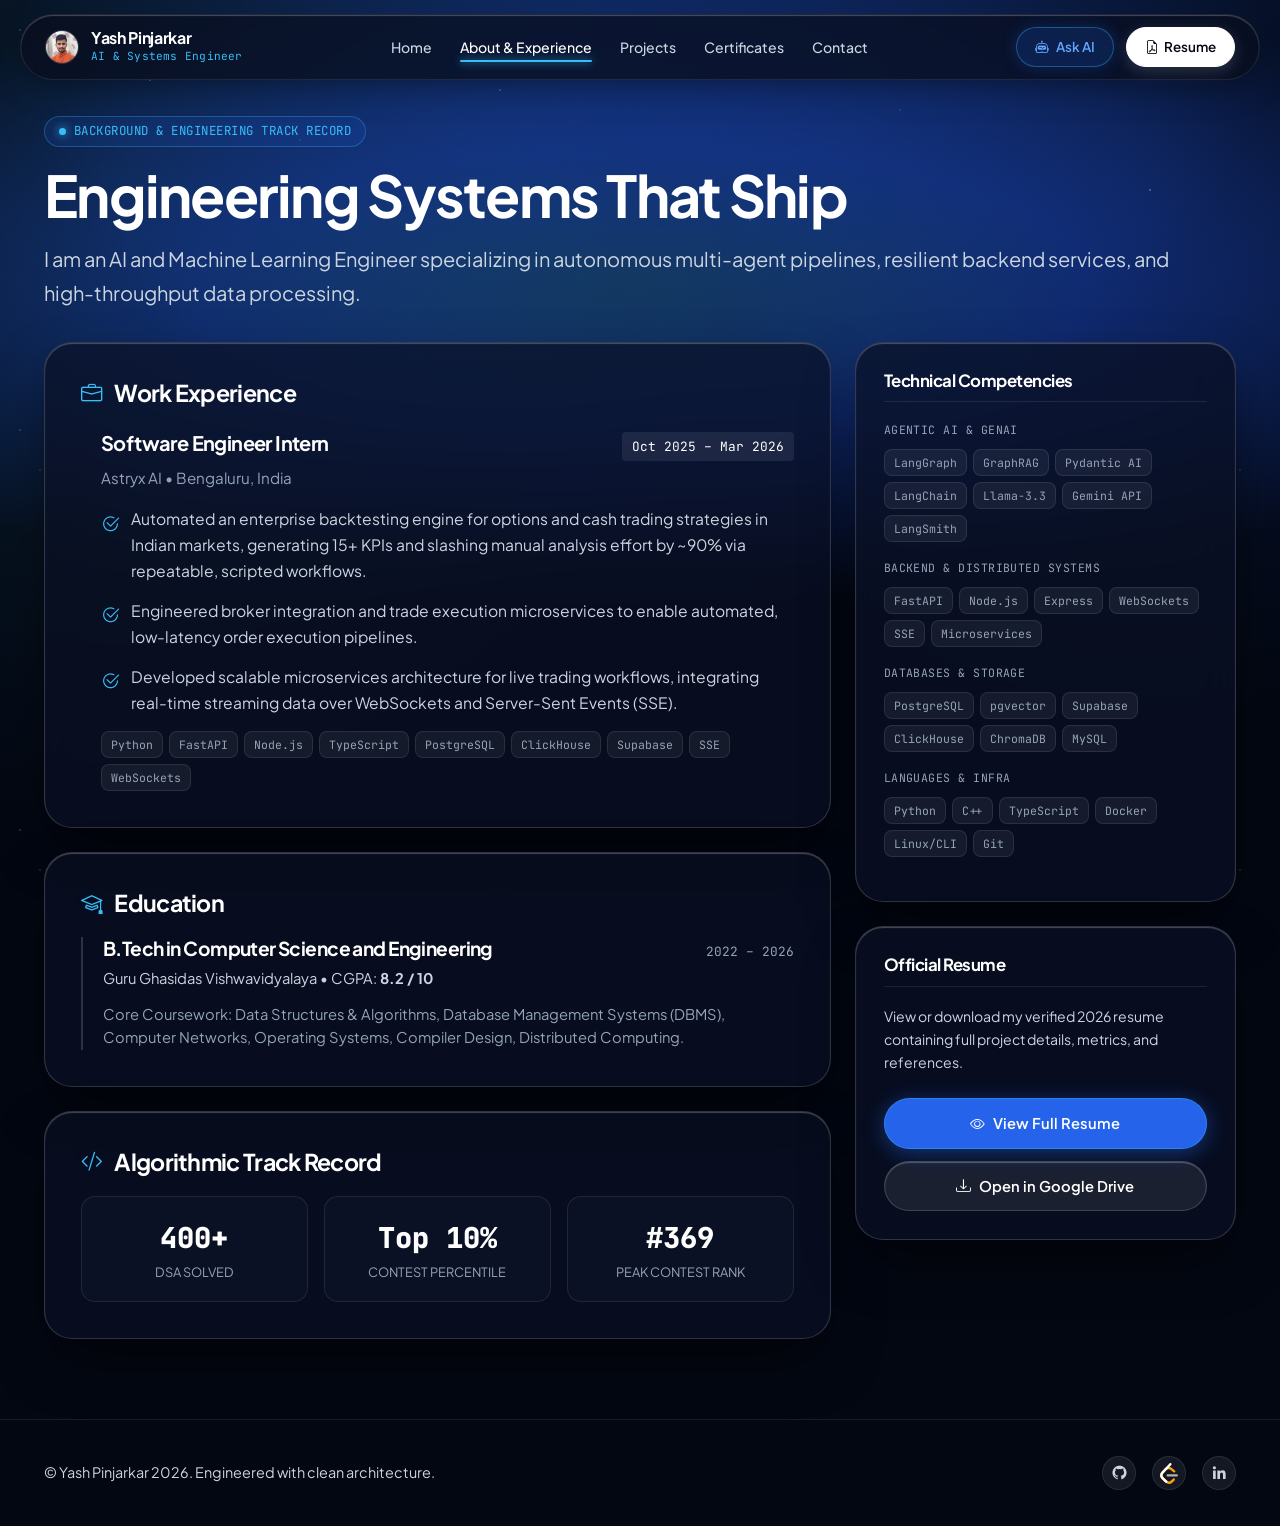
==== commit 2367d526: "feat: update resume links, update contest percentile stats, and add modern design system CSS" ====
--- a/about.html
+++ b/about.html
@@ -46,7 +46,7 @@
         <button id="chatbot-btn" class="btn-ai-chat" aria-label="Open AI Assistant">
           <i class="bi bi-robot"></i> <span>Ask AI</span>
         </button>
-        <a href="Resume-Y1.pdf" target="_blank" rel="noopener noreferrer" class="btn-resume-nav">
+        <a href="https://drive.google.com/file/d/1SD6IcSOlfKE0U2gfUWGIHUVaJc_A1jWi/view?usp=sharing" target="_blank" rel="noopener noreferrer" class="btn-resume-nav">
           <i class="bi bi-file-earmark-pdf"></i> Resume
         </a>
         <button class="site-nav-mobile-toggle" aria-label="Toggle Navigation Menu">
@@ -64,7 +64,7 @@
     <a href="certificates.html" class="mobile-nav-link">Certificates</a>
     <a href="contact.html" class="mobile-nav-link">Contact</a>
     <div style="margin-top: 16px;">
-      <a href="Resume-Y1.pdf" target="_blank" class="btn-primary-action" style="width: 100%;">
+      <a href="https://drive.google.com/file/d/1SD6IcSOlfKE0U2gfUWGIHUVaJc_A1jWi/view?usp=sharing" target="_blank" rel="noopener noreferrer" class="btn-primary-action" style="width: 100%;">
         <i class="bi bi-download"></i> Resume
       </a>
     </div>
@@ -163,8 +163,8 @@
               </div>
               <div class="col-md-4">
                 <div style="background: var(--bg-surface); padding: 18px; border-radius: var(--radius-md); border: 1px solid var(--border-subtle); text-align: center;">
-                  <div style="font-size: 1.8rem; font-weight: 800; color: var(--accent-blue); font-family: var(--font-mono);">1,763</div>
-                  <div style="font-size: 0.8rem; color: var(--text-muted); text-transform: uppercase;">Contest Rating (Top 10%)</div>
+                  <div style="font-size: 1.8rem; font-weight: 800; color: var(--accent-blue); font-family: var(--font-mono);">Top 10%</div>
+                  <div style="font-size: 0.8rem; color: var(--text-muted); text-transform: uppercase;">Contest Percentile</div>
                 </div>
               </div>
               <div class="col-md-4">
@@ -241,11 +241,11 @@
               View or download my verified 2026 resume containing full project details, metrics, and references.
             </p>
             <div class="sidebar-buttons">
-              <a href="Resume-Y1.pdf" target="_blank" rel="noopener noreferrer" class="btn-primary-action">
+              <a href="https://drive.google.com/file/d/1SD6IcSOlfKE0U2gfUWGIHUVaJc_A1jWi/view?usp=sharing" target="_blank" rel="noopener noreferrer" class="btn-primary-action">
                 <i class="bi bi-eye"></i> View Full Resume
               </a>
-              <a href="Resume-Y1.pdf" download="Yash_Pinjarkar_Resume.pdf" class="btn-secondary-action">
-                <i class="bi bi-download"></i> Download PDF
+              <a href="https://drive.google.com/file/d/1SD6IcSOlfKE0U2gfUWGIHUVaJc_A1jWi/view?usp=sharing" target="_blank" rel="noopener noreferrer" class="btn-secondary-action">
+                <i class="bi bi-download"></i> Open in Google Drive
               </a>
             </div>
           </div>
@@ -266,7 +266,7 @@
       </div>
       <div style="display: flex; gap: 16px;">
         <a href="https://github.com/yashpinjarkar10/" target="_blank" rel="noopener noreferrer" class="action-icon-link" aria-label="GitHub"><i class="bx bxl-github"></i></a>
-        <a href="https://leetcode.com/Yashpinjarkar/" target="_blank" rel="noopener noreferrer" class="action-icon-link" aria-label="LeetCode"><i class="bx bx-code-curly"></i></a>
+        <a href="https://leetcode.com/Yashpinjarkar/" target="_blank" rel="noopener noreferrer" class="action-icon-link" aria-label="LeetCode"><svg width="18" height="21" viewBox="0 0 95 111" fill="none" xmlns="http://www.w3.org/2000/svg" style="display: block;"><path d="M68.0063 83.0664C70.5 80.5764 74.5366 80.5829 77.0223 83.0809C79.508 85.579 79.5015 89.6226 77.0078 92.1127L65.9346 103.17C55.7187 113.371 39.06 113.519 28.6718 103.513C28.6117 103.456 23.9861 98.9201 8.72653 83.957C-1.42528 74.0029 -2.43665 58.0749 7.11648 47.8464L24.9282 28.7745C34.4095 18.6219 51.887 17.5122 62.7275 26.2789L78.9048 39.362C81.6444 41.5776 82.0723 45.5985 79.8606 48.3429C77.6488 51.0873 73.635 51.5159 70.8954 49.3003L54.7182 36.2173C49.0488 31.6325 39.1314 32.2622 34.2394 37.5006L16.4274 56.5727C11.7767 61.5522 12.2861 69.574 17.6456 74.8292C28.851 85.8169 37.4869 94.2846 37.4969 94.2942C42.8977 99.496 51.6304 99.4184 56.9331 94.1234L68.0063 83.0664Z" fill="#FFA116"></path><path fill-rule="evenodd" clip-rule="evenodd" d="M41.1067 72.0014C37.5858 72.0014 34.7314 69.1421 34.7314 65.615C34.7314 62.0879 37.5858 59.2286 41.1067 59.2286H88.1245C91.6454 59.2286 94.4997 62.0879 94.4997 65.615C94.4997 69.1421 91.6454 72.0014 88.1245 72.0014H41.1067Z" fill="#B3B3B3"></path><path fill-rule="evenodd" clip-rule="evenodd" d="M49.9118 2.02335C52.3173 -0.55232 56.3517 -0.686894 58.9228 1.72277C61.494 4.13244 61.6284 8.17385 59.2229 10.7495L16.4276 56.5729C11.7768 61.552 12.2861 69.5738 17.6453 74.8292L37.4088 94.2091C39.9249 96.6764 39.968 100.72 37.505 103.24C35.042 105.761 31.0056 105.804 28.4895 103.337L8.72593 83.9567C-1.42529 74.0021 -2.43665 58.0741 7.1169 47.8463L49.9118 2.02335Z" fill="#ffffff"></path></svg></a>
         <a href="https://www.linkedin.com/in/yash-pinjarkar-b7a61b259" target="_blank" rel="noopener noreferrer" class="action-icon-link" aria-label="LinkedIn"><i class="bx bxl-linkedin"></i></a>
       </div>
     </div>
@@ -297,8 +297,8 @@
         <button type="button" class="prompt-tool-pill" data-prompt="Tell me about your core tech stack and backend systems experience">
           <i class="bi bi-cpu"></i> ⚡ Tech Stack
         </button>
-        <button type="button" class="prompt-tool-pill" data-prompt="What is your DSA ranking on LeetCode?">
-          <i class="bi bi-code-square"></i> ● 1,763 DSA
+        <button type="button" class="prompt-tool-pill" data-prompt="What is your DSA problem solving experience?">
+          <i class="bi bi-code-square"></i> ● 400+ DSA Solved
         </button>
       </div>
 
--- a/assets/css/design-system.css
+++ b/assets/css/design-system.css
@@ -331,10 +331,25 @@
    ============================================================== */
 .hero-cosmic-section {
   position: relative;
-  padding: 85px 0 60px 0;
+  min-height: calc(100vh - 100px);
+  display: flex;
+  flex-direction: column;
+  justify-content: space-between;
+  align-items: center;
+  padding: 40px 0 24px 0;
   text-align: center;
-  max-width: 1000px;
+  max-width: 1050px;
   margin: 0 auto;
+}
+
+.hero-cosmic-content {
+  position: relative;
+  width: 100%;
+  display: flex;
+  flex-direction: column;
+  align-items: center;
+  margin: auto 0;
+  padding: 24px 0;
 }
 
 /* Floating Agent Cursor Badges */
@@ -363,14 +378,14 @@
 }
 
 .agent-cursor-left {
-  top: 80px;
-  left: -20px;
+  top: -10px;
+  left: 20px;
   animation-delay: 0s;
 }
 
 .agent-cursor-right {
-  top: 150px;
-  right: -30px;
+  top: -12px;
+  right: 20px;
   animation-delay: 2.5s;
 }
 
@@ -423,13 +438,25 @@
   margin-bottom: 20px;
 }
 
-.hero-cosmic-title .headline-italic {
+.hero-cosmic-title .headline-italic,
+.hero-typed-lead .headline-italic {
   font-style: italic;
-  font-weight: 400;
-  color: #f8fafc;
+  font-weight: 500;
+  color: var(--aurora-cyan);
   display: inline-block;
   padding-left: 4px;
-  text-shadow: 0 0 35px rgba(56, 189, 248, 0.4);
+  text-shadow: 0 0 35px rgba(56, 189, 248, 0.5);
+}
+
+.typed-cursor {
+  color: var(--aurora-cyan);
+  font-weight: 300;
+  opacity: 1;
+  animation: typedjsBlink 0.7s infinite;
+}
+
+@keyframes typedjsBlink {
+  50% { opacity: 0; }
 }
 
 .hero-cosmic-desc {
@@ -561,7 +588,9 @@
   justify-content: center;
   gap: 48px;
   flex-wrap: wrap;
-  padding: 45px 0 20px 0;
+  padding: 24px 0 16px 0;
+  width: 100%;
+  margin-top: auto;
   opacity: 0.65;
   transition: opacity 0.3s ease;
 }
@@ -1780,5 +1809,10 @@
 
   .hero-cosmic-section {
     padding: 50px 0 40px 0;
+    min-height: auto;
   }
-}
+
+  .agent-cursor-badge {
+    display: none;
+  }
+}
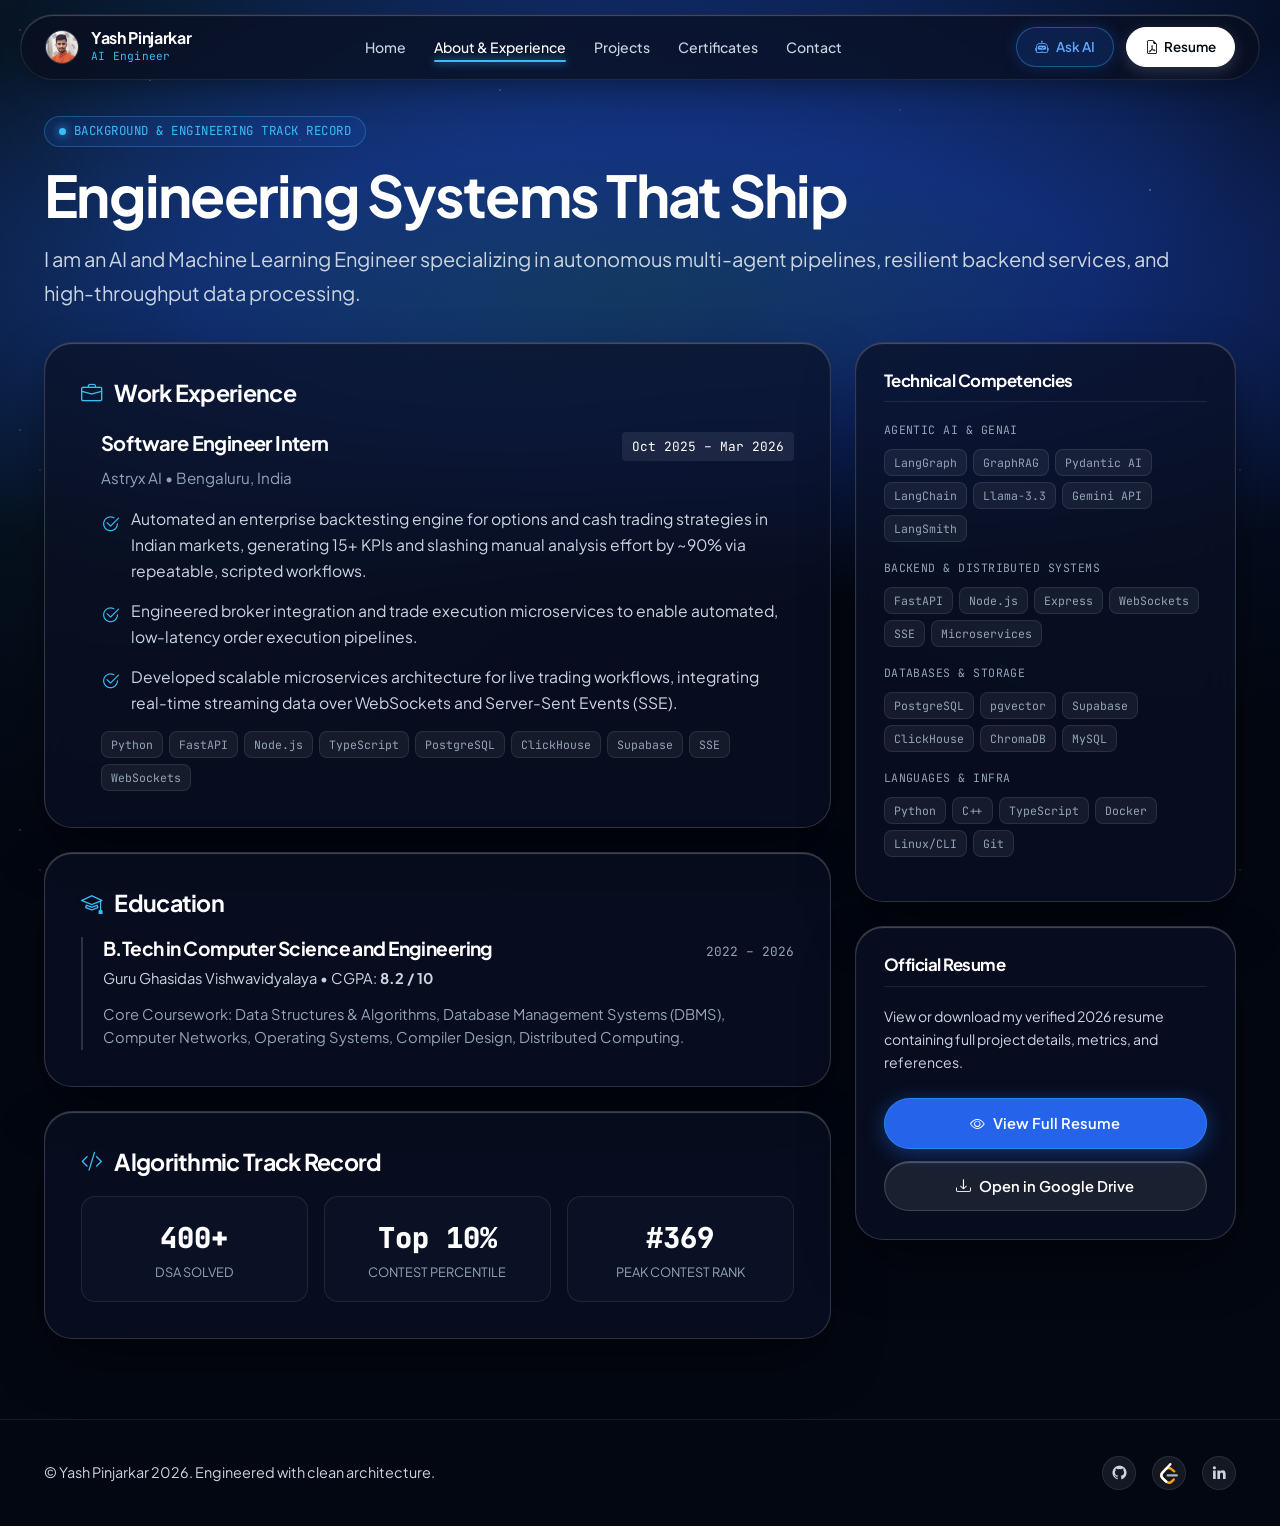
==== commit 75cce311: "feat: Update all the content on home page with updated info" ====
--- a/about.html
+++ b/about.html
@@ -30,7 +30,7 @@
         <img src="assets/img/profile-img.jpg" alt="Yash Pinjarkar" class="site-logo-avatar">
         <div class="site-logo-text">
           <span class="site-logo-name">Yash Pinjarkar</span>
-          <span class="site-logo-role">AI & Systems Engineer</span>
+          <span class="site-logo-role">AI Engineer</span>
         </div>
       </a>
 
--- a/assets/css/design-system.css
+++ b/assets/css/design-system.css
@@ -581,38 +581,95 @@
   box-shadow: 0 6px 20px rgba(56, 189, 248, 0.6);
 }
 
-/* Floating Tech Stack Logos Strip (Horizon Bar) */
+/* ==============================================================
+   INFINITE ROTATING TECH HORIZON MARQUEE
+   ============================================================== */
 .tech-horizon-strip {
-  display: flex;
-  align-items: center;
-  justify-content: center;
-  gap: 48px;
-  flex-wrap: wrap;
+  width: 100%;
+  overflow: hidden;
+  position: relative;
   padding: 24px 0 16px 0;
-  width: 100%;
   margin-top: auto;
-  opacity: 0.65;
+  opacity: 0.85;
   transition: opacity 0.3s ease;
+  -webkit-mask-image: linear-gradient(to right, transparent 0%, black 4%, black 96%, transparent 100%);
+  mask-image: linear-gradient(to right, transparent 0%, black 4%, black 96%, transparent 100%);
 }
 
 .tech-horizon-strip:hover {
-  opacity: 0.95;
+  opacity: 1;
+}
+
+.tech-horizon-track {
+  display: flex;
+  align-items: center;
+  gap: 36px;
+  width: max-content;
+  animation: techMarqueeScroll 28s linear infinite;
+  will-change: transform;
+}
+
+.tech-horizon-strip:hover .tech-horizon-track {
+  animation-play-state: paused;
+}
+
+@keyframes techMarqueeScroll {
+  0% {
+    transform: translateX(0);
+  }
+  100% {
+    transform: translateX(-50%);
+  }
 }
 
 .tech-horizon-item {
-  display: flex;
-  align-items: center;
-  gap: 8px;
+  display: inline-flex;
+  align-items: center;
+  gap: 9px;
   color: #cbd5e1;
   font-family: var(--font-mono);
   font-size: 0.88rem;
   letter-spacing: 0.02em;
+  white-space: nowrap;
+  padding: 6px 14px;
+  border-radius: var(--radius-pill);
+  background: rgba(255, 255, 255, 0.035);
+  border: 1px solid rgba(255, 255, 255, 0.07);
+  transition: all 0.25s var(--ease-spring);
+}
+
+.tech-horizon-item:hover {
+  background: rgba(255, 255, 255, 0.09);
+  border-color: rgba(56, 189, 248, 0.35);
+  color: #ffffff;
+  transform: translateY(-2px);
+  box-shadow: 0 4px 15px rgba(0, 0, 0, 0.35);
 }
 
 .tech-horizon-item i {
   font-size: 1.35rem;
-  color: var(--aurora-cyan);
-}
+  display: inline-flex;
+  align-items: center;
+  justify-content: center;
+  transition: transform 0.25s ease;
+}
+
+.tech-horizon-item:hover i {
+  transform: scale(1.15);
+}
+
+/* Brand Accent Colors for Tech Icons */
+.icon-python { color: #38bdf8; }
+.icon-langgraph { color: var(--aurora-cyan); }
+.icon-fastapi { color: #2dd4bf; }
+.icon-postgres { color: #60a5fa; }
+.icon-docker { color: #38bdf8; }
+.icon-node { color: #4ade80; }
+.icon-agent { color: #c084fc; }
+.icon-cpp { color: #818cf8; }
+.icon-mongodb { color: #34d399; }
+.icon-langchain { color: #fbbf24; }
+.icon-git { color: #f87171; }
 
 /* ==============================================================
    PAGE CONTAINERS & SECTION HEADERS
@@ -685,6 +742,22 @@
   border-radius: var(--radius-xl);
   padding: 36px;
   box-shadow: var(--shadow-diffuse), var(--glass-inner);
+}
+
+/* Dynamic Self-Distributing Metrics Row */
+.stats-metric-grid {
+  display: flex;
+  align-items: center;
+  justify-content: space-around;
+  flex-wrap: wrap;
+  gap: 28px;
+  width: 100%;
+}
+
+.stat-metric-item {
+  flex: 1 1 180px;
+  text-align: center;
+  min-width: 140px;
 }
 
 .detail-section-title {
